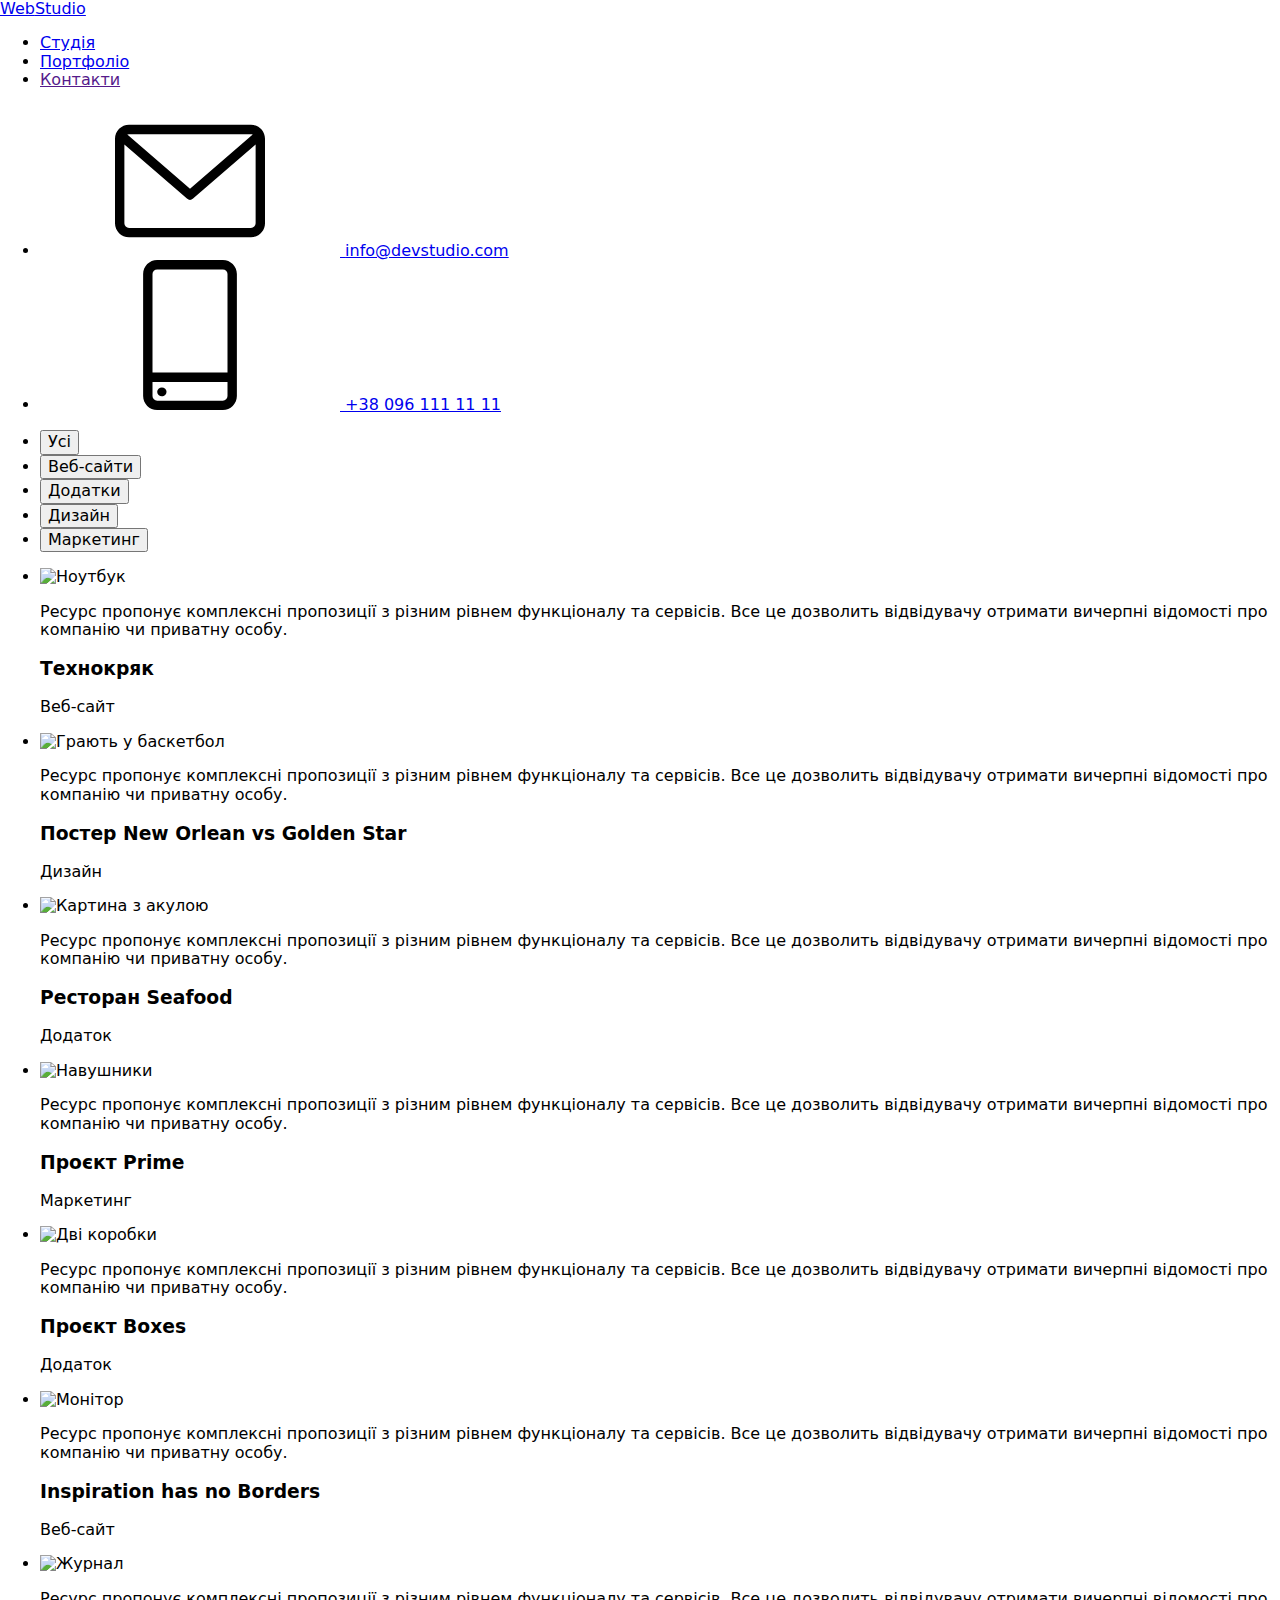
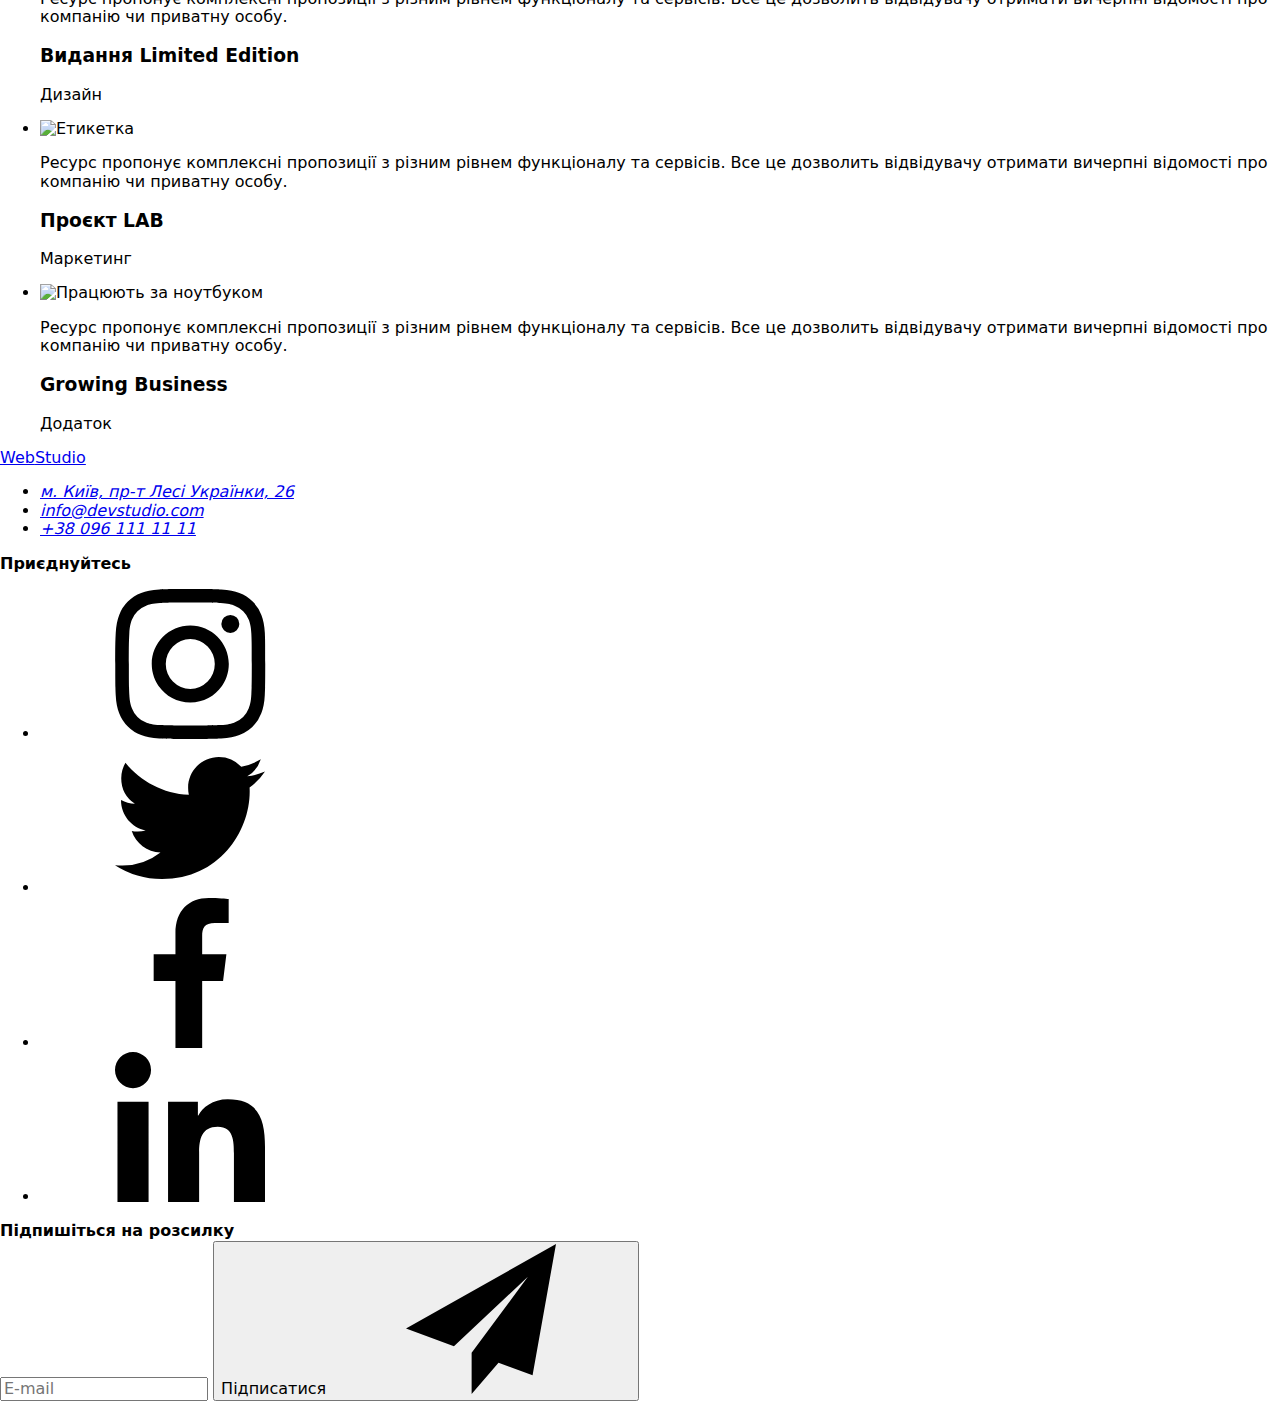
==== portfolio.html @ 2aeb0547 "add sass" ====
<!DOCTYPE html>
<html lang="uk">
  <head>
    <meta charset="UTF-8" />
    <meta http-equiv="X-UA-Compatible" content="IE=edge" />
    <meta name="viewport" content="width=device-width, initial-scale=1.0" />
    <title>Портфоліо</title>
    <link
      href="https://fonts.googleapis.com/css2?family=Raleway:wght@700&family=Roboto:wght@400;500;700;900&display=swap"
      rel="stylesheet"
    />
    <link
      rel="stylesheet"
      href="https://cdnjs.cloudflare.com/ajax/libs/modern-normalize/1.1.0/modern-normalize.css"
      integrity="sha512-Y0MM+V6ymRKN2zStTqzQ227DWhhp4Mzdo6gnlRnuaNCbc+YN/ZH0sBCLTM4M0oSy9c9VKiCvd4Jk44aCLrNS5Q=="
      crossorigin="anonymous"
      referrerpolicy="no-referrer"
    />
    <link rel="stylesheet" href="css/main.min.css" />
  </head>
  <body>
    <!-- HEADER SITE -->
    <header class="header">
      <div class="container">
        <nav class="navbar">
          <a href="./index.html" class="logo-nav"
            >Web<span class="second-logo">Studio</span></a
          >
          <ul class="list site-nav">
            <li class="item">
              <a href="./index.html" class="link">Студія</a>
            </li>
            <li class="item">
              <a href="./portfolio.html" class="link now">Портфоліо</a>
            </li>
            <li class="item"><a href="" class="link">Контакти</a></li>
          </ul>
        </nav>

        <ul class="list auth-nav">
          <li class="item">
            <a href="mailto:info@devstudio.com" class="link">
              <svg class="icon">
                <use href="./images/sprite.svg#icon-mail"></use>
              </svg>
              <span>info@devstudio.com</span></a
            >
          </li>
          <li class="item">
            <a href="tel:+380961111111" class="link">
              <svg class="icon">
                <use href="./images/sprite.svg#icon-smartphone"></use>
              </svg>
              +38 096 111 11 11</a
            >
          </li>
        </ul>
      </div>
    </header>

    <!-- MAIN PORTFOLIO -->
    <main>
      <section class="section">
        <div class="container">
          <ul class="list filter">
            <li class="item">
              <button type="button" class="button-filter">Усі</button>
            </li>
            <li class="item">
              <button type="button" class="button-filter">Веб-сайти</button>
            </li>
            <li class="item">
              <button type="button" class="button-filter">Додатки</button>
            </li>
            <li class="item">
              <button type="button" class="button-filter">Дизайн</button>
            </li>
            <li class="item">
              <button type="button" class="button-filter">Маркетинг</button>
            </li>
          </ul>

          <ul class="list project">
            <li class="items">
              <div class="thumb-project">
                <img src="./images/project1.jpg" alt="Ноутбук" width="370" />
                <p class="thumb-text">
                  Ресурс пропонує комплексні пропозиції з різним рівнем
                  функціоналу та сервісів. Все це дозволить відвідувачу отримати
                  вичерпні відомості про компанію чи приватну особу.
                </p>
              </div>
              <div class="meta">
                <h3 class="title">Технокряк</h3>
                <p class="text">Веб-сайт</p>
              </div>
            </li>

            <li class="items">
              <div class="thumb-project">
                <img
                  src="./images/project2.jpg"
                  alt="Грають у баскетбол"
                  width="370"
                />
                <p class="thumb-text">
                  Ресурс пропонує комплексні пропозиції з різним рівнем
                  функціоналу та сервісів. Все це дозволить відвідувачу отримати
                  вичерпні відомості про компанію чи приватну особу.
                </p>
              </div>
              <div class="meta">
                <h3 class="title">Постер New Orlean vs Golden Star</h3>
                <p class="text">Дизайн</p>
              </div>
            </li>

            <li class="items">
              <div class="thumb-project">
                <img
                  src="./images/project3.jpg"
                  alt="Картина з акулою"
                  width="370"
                />
                <p class="thumb-text">
                  Ресурс пропонує комплексні пропозиції з різним рівнем
                  функціоналу та сервісів. Все це дозволить відвідувачу отримати
                  вичерпні відомості про компанію чи приватну особу.
                </p>
              </div>
              <div class="meta">
                <h3 class="title">Ресторан Seafood</h3>
                <p class="text">Додаток</p>
              </div>
            </li>

            <li class="items">
              <div class="thumb-project">
                <img src="./images/project4.jpg" alt="Навушники" width="370" />
                <p class="thumb-text">
                  Ресурс пропонує комплексні пропозиції з різним рівнем
                  функціоналу та сервісів. Все це дозволить відвідувачу отримати
                  вичерпні відомості про компанію чи приватну особу.
                </p>
              </div>
              <div class="meta">
                <h3 class="title">Проєкт Prime</h3>
                <p class="text">Маркетинг</p>
              </div>
            </li>

            <li class="items">
              <div class="thumb-project">
                <img
                  src="./images/project5.jpg"
                  alt="Дві коробки"
                  width="370"
                />
                <p class="thumb-text">
                  Ресурс пропонує комплексні пропозиції з різним рівнем
                  функціоналу та сервісів. Все це дозволить відвідувачу отримати
                  вичерпні відомості про компанію чи приватну особу.
                </p>
              </div>
              <div class="meta">
                <h3 class="title">Проєкт Boxes</h3>
                <p class="text">Додаток</p>
              </div>
            </li>

            <li class="items">
              <div class="thumb-project">
                <img src="./images/project6.jpg" alt="Монітор" width="370" />
                <p class="thumb-text">
                  Ресурс пропонує комплексні пропозиції з різним рівнем
                  функціоналу та сервісів. Все це дозволить відвідувачу отримати
                  вичерпні відомості про компанію чи приватну особу.
                </p>
              </div>
              <div class="meta">
                <h3 class="title">Inspiration has no Borders</h3>
                <p class="text">Веб-сайт</p>
              </div>
            </li>

            <li class="items">
              <div class="thumb-project">
                <img src="./images/project7.jpg" alt="Журнал" width="370" />
                <p class="thumb-text">
                  Ресурс пропонує комплексні пропозиції з різним рівнем
                  функціоналу та сервісів. Все це дозволить відвідувачу отримати
                  вичерпні відомості про компанію чи приватну особу.
                </p>
              </div>
              <div class="meta">
                <h3 class="title">Видання Limited Edition</h3>
                <p class="text">Дизайн</p>
              </div>
            </li>

            <li class="items">
              <div class="thumb-project">
                <img src="./images/project8.jpg" alt="Етикетка" width="370" />
                <p class="thumb-text">
                  Ресурс пропонує комплексні пропозиції з різним рівнем
                  функціоналу та сервісів. Все це дозволить відвідувачу отримати
                  вичерпні відомості про компанію чи приватну особу.
                </p>
              </div>
              <div class="meta">
                <h3 class="title">Проєкт LAB</h3>
                <p class="text">Маркетинг</p>
              </div>
            </li>

            <li class="items">
              <div class="thumb-project">
                <img
                  src="./images/project9.jpg"
                  alt="Працюють за ноутбуком"
                  width="370"
                />
                <p class="thumb-text">
                  Ресурс пропонує комплексні пропозиції з різним рівнем
                  функціоналу та сервісів. Все це дозволить відвідувачу отримати
                  вичерпні відомості про компанію чи приватну особу.
                </p>
              </div>
              <div class="meta">
                <h3 class="title">Growing Business</h3>
                <p class="text">Додаток</p>
              </div>
            </li>
          </ul>
        </div>
      </section>
    </main>

    <!-- FOOTER-PORTFOLIO -->

    <footer class="footer">
      <div class="container footer-cont">
        <div class="address-wrap">
          <a href="./index.html" class="logo-nav"
            >Web<span class="logo-footer">Studio</span></a
          >
          <address>
            <ul class="list adress">
              <li class="item">
                <a
                  href="https://goo.gl/maps/jhrFwbQcvW8N4byY9"
                  class="link"
                  target="_blank"
                >
                  м. Київ, пр-т Лесі Українки, 26</a
                >
              </li>
              <li class="item">
                <a href="mailto:info@devstudio.com" class="link contact"
                  >info@devstudio.com</a
                >
              </li>
              <li class="item">
                <a href="tel:+380961111111" class="link contact"
                  >+38 096 111 11 11</a
                >
              </li>
            </ul>
          </address>
        </div>

        <div class="social-footer">
          <b class="title">Приєднуйтесь</b>

          <ul class="social-logo list">
            <li>
              <a
                href="https://www.instagram.com/"
                class="social-link"
                target="_blank"
                rel="noreferrer noopener nofollow"
              >
                <svg class="icon" aria-label="instagram">
                  <use href="./images/sprite.svg#icon-instagram"></use>
                </svg>
              </a>
            </li>

            <li>
              <a
                href="https://twitter.com/"
                class="social-link"
                target="_blank"
                rel="noreferrer noopener nofollow"
              >
                <svg class="icon" aria-label="twitter">
                  <use href="./images/sprite.svg#icon-twitter"></use>
                </svg>
              </a>
            </li>

            <li>
              <a
                href="https://facebook.com/"
                class="social-link"
                target="_blank"
                rel="noreferrer noopener nofollow"
              >
                <svg class="icon" aria-label="facebook">
                  <use href="./images/sprite.svg#icon-facebook"></use>
                </svg>
              </a>
            </li>

            <li>
              <a
                href="https://ua.linkedin.com/"
                class="social-link"
                target="_blank"
                rel="noreferrer noopener nofollow"
              >
                <svg class="icon" aria-label="linkedin">
                  <use href="./images/sprite.svg#icon-linkedin"></use>
                </svg>
              </a>
            </li>
          </ul>
        </div>

        <div class="form-sign">
          <b class="title">Підпишіться на розсилку</b>
          <form class="form-footer" autocomplete="off">
            <label>
              <input
                type="email"
                name="email"
                class="input-footer"
                placeholder="E-mail"
              />
            </label>
            <button type="submit" class="button-sign">
              Підписатися
              <svg class="icon-sign">
                <use href="./images/sprite.svg#send"></use>
              </svg>
            </button>
          </form>
        </div>
      </div>
    </footer>
  </body>
</html>
---- css/main.min.css ----
/*# sourceMappingURL=main.min.css.map */
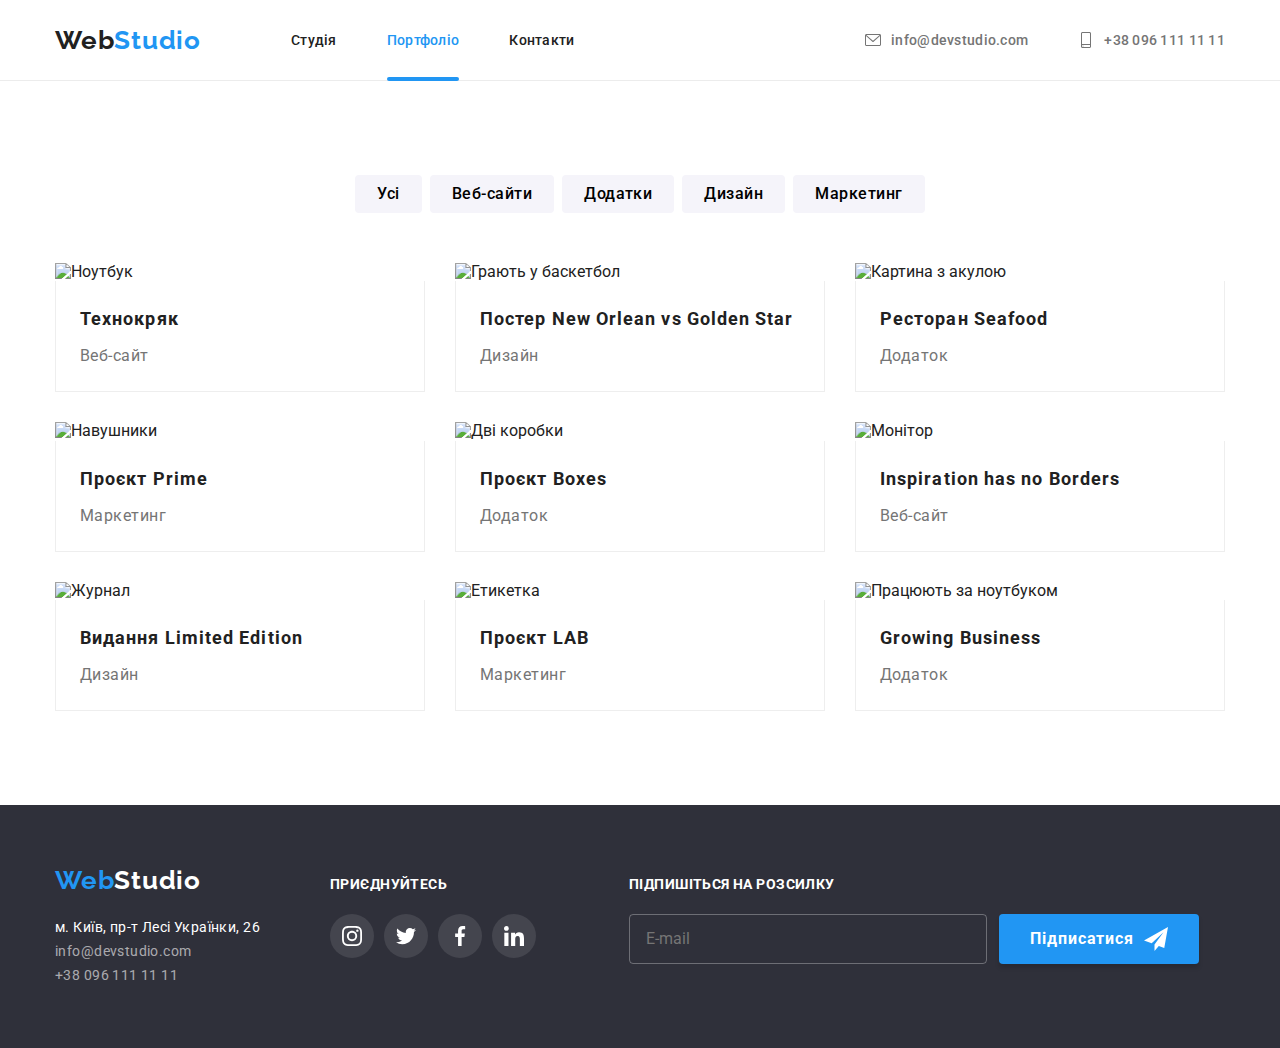
==== commit f64a3e18: "add scss" ====
--- a/portfolio.html
+++ b/portfolio.html
@@ -21,34 +21,34 @@
   <body>
     <!-- HEADER SITE -->
     <header class="header">
-      <div class="container">
+      <div class="container header-container">
         <nav class="navbar">
-          <a href="./index.html" class="logo-nav"
-            >Web<span class="second-logo">Studio</span></a
+          <a href="./index.html" class="logo"
+            >Web<span class="logo__second">Studio</span></a
           >
           <ul class="list site-nav">
-            <li class="item">
-              <a href="./index.html" class="link">Студія</a>
-            </li>
-            <li class="item">
-              <a href="./portfolio.html" class="link now">Портфоліо</a>
-            </li>
-            <li class="item"><a href="" class="link">Контакти</a></li>
+            <li class="site-nav__item">
+              <a href="./index.html" class="site-nav__link">Студія</a>
+            </li>
+            <li class="site-nav__item">
+              <a href="./portfolio.html" class="site-nav__link site-nav__link--active">Портфоліо</a>
+            </li>
+            <li class="site-nav__item"><a href="" class="site-nav__link">Контакти</a></li>
           </ul>
         </nav>
 
         <ul class="list auth-nav">
-          <li class="item">
-            <a href="mailto:info@devstudio.com" class="link">
-              <svg class="icon">
+          <li class="auth-nav__item">
+            <a href="mailto:info@devstudio.com" class="auth-nav__link">
+              <svg class="auth-nav__icon" width="16" height="16">
                 <use href="./images/sprite.svg#icon-mail"></use>
               </svg>
               <span>info@devstudio.com</span></a
             >
           </li>
-          <li class="item">
-            <a href="tel:+380961111111" class="link">
-              <svg class="icon">
+          <li class="auth-nav__item">
+            <a href="tel:+380961111111" class="auth-nav__link">
+              <svg class="auth-nav__icon" width="16" height="16">
                 <use href="./images/sprite.svg#icon-smartphone"></use>
               </svg>
               +38 096 111 11 11</a
@@ -58,177 +58,207 @@
       </div>
     </header>
 
+
     <!-- MAIN PORTFOLIO -->
     <main>
       <section class="section">
         <div class="container">
           <ul class="list filter">
-            <li class="item">
-              <button type="button" class="button-filter">Усі</button>
-            </li>
-            <li class="item">
-              <button type="button" class="button-filter">Веб-сайти</button>
-            </li>
-            <li class="item">
-              <button type="button" class="button-filter">Додатки</button>
-            </li>
-            <li class="item">
-              <button type="button" class="button-filter">Дизайн</button>
-            </li>
-            <li class="item">
-              <button type="button" class="button-filter">Маркетинг</button>
+            <li class="filter__item">
+              <button type="button" class="filter__button">Усі</button>
+            </li>
+            <li class="filter__item">
+              <button type="button" class="filter__button">Веб-сайти</button>
+            </li>
+            <li class="filter__item">
+              <button type="button" class="filter__button">Додатки</button>
+            </li>
+            <li class="filter__item">
+              <button type="button" class="filter__button">Дизайн</button>
+            </li>
+            <li class="filter__item">
+              <button type="button" class="filter__button">Маркетинг</button>
             </li>
           </ul>
 
-          <ul class="list project">
-            <li class="items">
-              <div class="thumb-project">
-                <img src="./images/project1.jpg" alt="Ноутбук" width="370" />
-                <p class="thumb-text">
-                  Ресурс пропонує комплексні пропозиції з різним рівнем
-                  функціоналу та сервісів. Все це дозволить відвідувачу отримати
-                  вичерпні відомості про компанію чи приватну особу.
-                </p>
-              </div>
-              <div class="meta">
-                <h3 class="title">Технокряк</h3>
-                <p class="text">Веб-сайт</p>
-              </div>
-            </li>
-
-            <li class="items">
-              <div class="thumb-project">
+          <ul class="list projects">
+            <li class="projects__item">
+              <div class="projects-thumb">
+                <img
+                  src="./images/project1.jpg"
+                  alt="Ноутбук"
+                  width="370"
+                  class="project-thumb__photo"
+                />
+                <p class="projects-thumb__text">
+                  Ресурс пропонує комплексні пропозиції з різним рівнем
+                  функціоналу та сервісів. Все це дозволить відвідувачу отримати
+                  вичерпні відомості про компанію чи приватну особу.
+                </p>
+              </div>
+              <div class="projects-meta">
+                <h3 class="projects-meta__name">Технокряк</h3>
+                <p class="projects-meta__label">Веб-сайт</p>
+              </div>
+            </li>
+
+            <li class="projects__item">
+              <div class="projects-thumb">
                 <img
                   src="./images/project2.jpg"
                   alt="Грають у баскетбол"
                   width="370"
-                />
-                <p class="thumb-text">
-                  Ресурс пропонує комплексні пропозиції з різним рівнем
-                  функціоналу та сервісів. Все це дозволить відвідувачу отримати
-                  вичерпні відомості про компанію чи приватну особу.
-                </p>
-              </div>
-              <div class="meta">
-                <h3 class="title">Постер New Orlean vs Golden Star</h3>
-                <p class="text">Дизайн</p>
-              </div>
-            </li>
-
-            <li class="items">
-              <div class="thumb-project">
+                  class="projects-thumb__photo"
+                />
+                <p class="projects-thumb__text">
+                  Ресурс пропонує комплексні пропозиції з різним рівнем
+                  функціоналу та сервісів. Все це дозволить відвідувачу отримати
+                  вичерпні відомості про компанію чи приватну особу.
+                </p>
+              </div>
+              <div class="projects-meta">
+                <h3 class="projects-meta__name">Постер New Orlean vs Golden Star</h3>
+                <p class="projects-meta__label">Дизайн</p>
+              </div>
+            </li>
+
+            <li class="projects__item">
+              <div class="projects-thumb">
                 <img
                   src="./images/project3.jpg"
                   alt="Картина з акулою"
                   width="370"
-                />
-                <p class="thumb-text">
-                  Ресурс пропонує комплексні пропозиції з різним рівнем
-                  функціоналу та сервісів. Все це дозволить відвідувачу отримати
-                  вичерпні відомості про компанію чи приватну особу.
-                </p>
-              </div>
-              <div class="meta">
-                <h3 class="title">Ресторан Seafood</h3>
-                <p class="text">Додаток</p>
-              </div>
-            </li>
-
-            <li class="items">
-              <div class="thumb-project">
-                <img src="./images/project4.jpg" alt="Навушники" width="370" />
-                <p class="thumb-text">
-                  Ресурс пропонує комплексні пропозиції з різним рівнем
-                  функціоналу та сервісів. Все це дозволить відвідувачу отримати
-                  вичерпні відомості про компанію чи приватну особу.
-                </p>
-              </div>
-              <div class="meta">
-                <h3 class="title">Проєкт Prime</h3>
-                <p class="text">Маркетинг</p>
-              </div>
-            </li>
-
-            <li class="items">
-              <div class="thumb-project">
+                  class="projects-thumb__photo"
+                />
+                <p class="projects-thumb__text">
+                  Ресурс пропонує комплексні пропозиції з різним рівнем
+                  функціоналу та сервісів. Все це дозволить відвідувачу отримати
+                  вичерпні відомості про компанію чи приватну особу.
+                </p>
+              </div>
+              <div class="projects-meta">
+                <h3 class="projects-meta__name">Ресторан Seafood</h3>
+                <p class="projects-meta__label">Додаток</p>
+              </div>
+            </li>
+
+            <li class="projects__item">
+              <div class="projects-thumb">
+                <img
+                  src="./images/project4.jpg"
+                  alt="Навушники"
+                  width="370"
+                  class="projects-thumb__photo"
+                />
+                <p class="projects-thumb__text">
+                  Ресурс пропонує комплексні пропозиції з різним рівнем
+                  функціоналу та сервісів. Все це дозволить відвідувачу отримати
+                  вичерпні відомості про компанію чи приватну особу.
+                </p>
+              </div>
+              <div class="projects-meta">
+                <h3 class="projects-meta__name">Проєкт Prime</h3>
+                <p class="projects-meta__label">Маркетинг</p>
+              </div>
+            </li>
+
+            <li class="projects__item">
+              <div class="projects-thumb">
                 <img
                   src="./images/project5.jpg"
                   alt="Дві коробки"
                   width="370"
-                />
-                <p class="thumb-text">
-                  Ресурс пропонує комплексні пропозиції з різним рівнем
-                  функціоналу та сервісів. Все це дозволить відвідувачу отримати
-                  вичерпні відомості про компанію чи приватну особу.
-                </p>
-              </div>
-              <div class="meta">
-                <h3 class="title">Проєкт Boxes</h3>
-                <p class="text">Додаток</p>
-              </div>
-            </li>
-
-            <li class="items">
-              <div class="thumb-project">
-                <img src="./images/project6.jpg" alt="Монітор" width="370" />
-                <p class="thumb-text">
-                  Ресурс пропонує комплексні пропозиції з різним рівнем
-                  функціоналу та сервісів. Все це дозволить відвідувачу отримати
-                  вичерпні відомості про компанію чи приватну особу.
-                </p>
-              </div>
-              <div class="meta">
-                <h3 class="title">Inspiration has no Borders</h3>
-                <p class="text">Веб-сайт</p>
-              </div>
-            </li>
-
-            <li class="items">
-              <div class="thumb-project">
-                <img src="./images/project7.jpg" alt="Журнал" width="370" />
-                <p class="thumb-text">
-                  Ресурс пропонує комплексні пропозиції з різним рівнем
-                  функціоналу та сервісів. Все це дозволить відвідувачу отримати
-                  вичерпні відомості про компанію чи приватну особу.
-                </p>
-              </div>
-              <div class="meta">
-                <h3 class="title">Видання Limited Edition</h3>
-                <p class="text">Дизайн</p>
-              </div>
-            </li>
-
-            <li class="items">
-              <div class="thumb-project">
-                <img src="./images/project8.jpg" alt="Етикетка" width="370" />
-                <p class="thumb-text">
-                  Ресурс пропонує комплексні пропозиції з різним рівнем
-                  функціоналу та сервісів. Все це дозволить відвідувачу отримати
-                  вичерпні відомості про компанію чи приватну особу.
-                </p>
-              </div>
-              <div class="meta">
-                <h3 class="title">Проєкт LAB</h3>
-                <p class="text">Маркетинг</p>
-              </div>
-            </li>
-
-            <li class="items">
-              <div class="thumb-project">
+                  class="projects-thumb__photo"
+                />
+                <p class="projects-thumb__text">
+                  Ресурс пропонує комплексні пропозиції з різним рівнем
+                  функціоналу та сервісів. Все це дозволить відвідувачу отримати
+                  вичерпні відомості про компанію чи приватну особу.
+                </p>
+              </div>
+              <div class="projects-meta">
+                <h3 class="projects-meta__name">Проєкт Boxes</h3>
+                <p class="projects-meta__label">Додаток</p>
+              </div>
+            </li>
+
+            <li class="projects__item">
+              <div class="projects-thumb">
+                <img
+                  src="./images/project6.jpg"
+                  alt="Монітор"
+                  width="370"
+                  class="projects-thumb__photo"
+                />
+                <p class="projects-thumb__text">
+                  Ресурс пропонує комплексні пропозиції з різним рівнем
+                  функціоналу та сервісів. Все це дозволить відвідувачу отримати
+                  вичерпні відомості про компанію чи приватну особу.
+                </p>
+              </div>
+              <div class="projects-meta">
+                <h3 class="projects-meta__name">Inspiration has no Borders</h3>
+                <p class="projects-meta__label">Веб-сайт</p>
+              </div>
+            </li>
+
+            <li class="projects__item">
+              <div class="projects-thumb">
+                <img
+                  src="./images/project7.jpg"
+                  alt="Журнал"
+                  width="370"
+                  class="projects-thumb__photo"
+                />
+                <p class="projects-thumb__text">
+                  Ресурс пропонує комплексні пропозиції з різним рівнем
+                  функціоналу та сервісів. Все це дозволить відвідувачу отримати
+                  вичерпні відомості про компанію чи приватну особу.
+                </p>
+              </div>
+              <div class="projects-meta">
+                <h3 class="projects-meta__name">Видання Limited Edition</h3>
+                <p class="projects-meta__label">Дизайн</p>
+              </div>
+            </li>
+
+            <li class="projects__item">
+              <div class="projects-thumb">
+                <img
+                  src="./images/project8.jpg"
+                  alt="Етикетка"
+                  width="370"
+                  class="projects-thumb__photo"
+                />
+                <p class="projects-thumb__text">
+                  Ресурс пропонує комплексні пропозиції з різним рівнем
+                  функціоналу та сервісів. Все це дозволить відвідувачу отримати
+                  вичерпні відомості про компанію чи приватну особу.
+                </p>
+              </div>
+              <div class="projects-meta">
+                <h3 class="projects-meta__name">Проєкт LAB</h3>
+                <p class="projects-meta__label">Маркетинг</p>
+              </div>
+            </li>
+
+            <li class="projects__item">
+              <div class="projects-thumb">
                 <img
                   src="./images/project9.jpg"
                   alt="Працюють за ноутбуком"
                   width="370"
-                />
-                <p class="thumb-text">
-                  Ресурс пропонує комплексні пропозиції з різним рівнем
-                  функціоналу та сервісів. Все це дозволить відвідувачу отримати
-                  вичерпні відомості про компанію чи приватну особу.
-                </p>
-              </div>
-              <div class="meta">
-                <h3 class="title">Growing Business</h3>
-                <p class="text">Додаток</p>
+                  class="projects-thumb__photo"
+                />
+                <p class="projects-thumb__text">
+                  Ресурс пропонує комплексні пропозиції з різним рівнем
+                  функціоналу та сервісів. Все це дозволить відвідувачу отримати
+                  вичерпні відомості про компанію чи приватну особу.
+                </p>
+              </div>
+              <div class="projects-meta">
+                <h3 class="projects-meta__name">Growing Business</h3>
+                <p class="projects-meta__label">Додаток</p>
               </div>
             </li>
           </ul>
@@ -237,31 +267,30 @@
     </main>
 
     <!-- FOOTER-PORTFOLIO -->
-
     <footer class="footer">
-      <div class="container footer-cont">
+      <div class="container footer-container">
         <div class="address-wrap">
-          <a href="./index.html" class="logo-nav"
-            >Web<span class="logo-footer">Studio</span></a
+          <a href="./index.html" class="logo-footer"
+            >Web<span class="logo-footer__second">Studio</span></a
           >
           <address>
             <ul class="list adress">
-              <li class="item">
+              <li class="address__item">
                 <a
-                  href="https://goo.gl/maps/jhrFwbQcvW8N4byY9"
-                  class="link"
+                  href="https://goo.gl/maps/jhrFwbQcvW8  N4byY9"
+                  class="address__link"
                   target="_blank"
                 >
                   м. Київ, пр-т Лесі Українки, 26</a
                 >
               </li>
-              <li class="item">
-                <a href="mailto:info@devstudio.com" class="link contact"
+              <li class="address__item">
+                <a href="mailto:info@devstudio.com" class="address__link address__link--contact"
                   >info@devstudio.com</a
                 >
               </li>
-              <li class="item">
-                <a href="tel:+380961111111" class="link contact"
+              <li class="address__item">
+                <a href="tel:+380961111111" class="address__link address__link--contact"
                   >+38 096 111 11 11</a
                 >
               </li>
@@ -269,57 +298,57 @@
           </address>
         </div>
 
-        <div class="social-footer">
-          <b class="title">Приєднуйтесь</b>
-
-          <ul class="social-logo list">
-            <li>
+        <div class="social-wrap">
+          <b class="social-wrap-title">Приєднуйтесь</b>
+
+          <ul class="social-footer list">
+            <li class="social-footer__item">
               <a
                 href="https://www.instagram.com/"
-                class="social-link"
+                class="social-footer__link"
                 target="_blank"
                 rel="noreferrer noopener nofollow"
               >
-                <svg class="icon" aria-label="instagram">
+                <svg class="social-footer__icon" aria-label="instagram">
                   <use href="./images/sprite.svg#icon-instagram"></use>
                 </svg>
               </a>
             </li>
 
-            <li>
+            <li class="social-footer__item">
               <a
                 href="https://twitter.com/"
-                class="social-link"
+                class="social-footer__link"
                 target="_blank"
                 rel="noreferrer noopener nofollow"
               >
-                <svg class="icon" aria-label="twitter">
+                <svg class="social-footer__icon" aria-label="twitter">
                   <use href="./images/sprite.svg#icon-twitter"></use>
                 </svg>
               </a>
             </li>
 
-            <li>
+            <li class="social-footer__item">
               <a
                 href="https://facebook.com/"
-                class="social-link"
+                class="social-footer__link"
                 target="_blank"
                 rel="noreferrer noopener nofollow"
               >
-                <svg class="icon" aria-label="facebook">
+                <svg class="social-footer__icon" aria-label="facebook">
                   <use href="./images/sprite.svg#icon-facebook"></use>
                 </svg>
               </a>
             </li>
 
-            <li>
+            <li  class="social-footer__item">
               <a
                 href="https://ua.linkedin.com/"
-                class="social-link"
+                class="social-footer__link"
                 target="_blank"
                 rel="noreferrer noopener nofollow"
               >
-                <svg class="icon" aria-label="linkedin">
+                <svg class="social-footer__icon" aria-label="linkedin">
                   <use href="./images/sprite.svg#icon-linkedin"></use>
                 </svg>
               </a>
@@ -328,19 +357,19 @@
         </div>
 
         <div class="form-sign">
-          <b class="title">Підпишіться на розсилку</b>
+          <b class="form-sing-title">Підпишіться на розсилку</b>
           <form class="form-footer" autocomplete="off">
             <label>
               <input
                 type="email"
                 name="email"
-                class="input-footer"
+                class="form-footer__input"
                 placeholder="E-mail"
               />
             </label>
             <button type="submit" class="button-sign">
               Підписатися
-              <svg class="icon-sign">
+              <svg class="button-sign__icon">
                 <use href="./images/sprite.svg#send"></use>
               </svg>
             </button>
--- a/css/main.min.css
+++ b/css/main.min.css
@@ -1 +1 @@
-/*# sourceMappingURL=main.min.css.map */+.auth-nav__link,.site-nav__link{display:block;padding:32px 0;font-weight:500;font-size:14px;line-height:1.15;letter-spacing:.02em}.clients-title,.team-title,.work-title{margin-bottom:50px;font-size:36px;line-height:1.17;text-align:center;letter-spacing:.03em}.team-wrap__job,.team-wrap__name{font-size:16px;line-height:1.18;text-align:center;letter-spacing:.03em}.form-sing-title,.social-wrap-title{font-weight:700;font-size:14px;line-height:1.15;letter-spacing:.03em;text-transform:uppercase;color:#fff}.button-sign,.hero__button{height:50px;font-weight:700;font-size:16px;line-height:1.86;text-align:center;letter-spacing:.06em;color:#fff;background:#2196f3;box-shadow:0px 4px 4px rgba(0,0,0,.15);border-radius:4px;border:none;cursor:pointer}body{font-family:"Roboto",sans-serif;color:#212121}.section{padding:94px 0}h1,h2,h3,h4,h5,h6,p{margin:0}img{display:block}.list{margin:0;padding:0;list-style:none}.container{max-width:1200px;padding:0 15px;margin:0 auto}.logo{display:block;text-decoration:none;font-family:"raleway",sans-serif;font-weight:700;font-size:26px;line-height:1.19;letter-spacing:.03em;color:#212121}.logo__second{color:#2196f3}.logo-footer{display:block;text-decoration:none;font-family:"raleway",sans-serif;font-weight:700;font-size:26px;line-height:1.19;letter-spacing:.03em;color:#2196f3;margin-bottom:20px}.logo-footer__second{color:#fff}.header{border-bottom:1px solid #ececec}.header-container{display:flex}.navbar{display:flex;align-items:center;gap:90px;margin-right:auto}.site-nav{display:flex;gap:50px}.site-nav__link{position:relative;text-decoration:none;color:inherit;transition:color 250ms cubic-bezier(0.4, 0, 0.2, 1)}.site-nav__link:hover,.site-nav__link:focus{color:#2196f3}.site-nav__link--active{color:#2196f3}.site-nav__link--active::after{content:" ";position:absolute;bottom:-1px;left:0;width:100%;height:4px;border-radius:4px;background-color:#2196f3}.auth-nav{display:flex;align-items:center;gap:50px}.auth-nav__link{display:flex;align-items:center;gap:10px;text-decoration:none;color:#757575;fill:currentColor;transition:color 250ms cubic-bezier(0.4, 0, 0.2, 1)}.auth-nav__link:hover,.auth-nav__link:focus{color:#2196f3}.hero{max-width:1600px;margin:0 auto;background-color:#2f303a;padding:200px 0}.hero__title{max-width:696px;margin:0 auto;font-weight:900;font-size:44px;line-height:1.36;text-align:center;letter-spacing:.06em;text-transform:uppercase;color:#fff}.hero__button{margin:30px auto 0;min-width:216px;display:block}.features-section{padding-top:94px}.features{display:flex;gap:30px}.features__title{margin-top:30px;margin-bottom:10px;font-size:14px;line-height:1.15;letter-spacing:.03em;text-transform:uppercase}.features__text{font-size:14px;line-height:1.71;letter-spacing:.03em;color:#757575}.features-wrap{display:flex;justify-content:center;align-items:center;width:270px;height:120px;background:#f5f4fa;border-radius:4px}.features-wrap__icon{width:70px;height:70px}.work{display:flex;gap:30px}.work__item{position:relative}.work__meta{position:absolute;height:70px;width:100%;bottom:0;display:flex;justify-content:center;align-items:center;font-weight:700;font-size:14px;line-height:1.15;letter-spacing:.03em;text-transform:uppercase;color:#fff;background:rgba(47,48,58,.8)}.work-section{max-width:1600px;margin:0 auto;background-color:#f5f4fa}.team{display:flex;gap:30px}.team-wrap{padding:30px 0;background:#fff;box-shadow:0px 1px 3px rgba(0,0,0,.12),0px 1px 1px rgba(0,0,0,.14),0px 2px 1px rgba(0,0,0,.2);border-radius:0px 0px 4px 4px}.team-wrap__name{font-weight:500}.team-wrap__job{margin-top:10px;margin-bottom:16px;color:#757575}.social{display:flex;gap:10px;justify-content:center}.social__item{width:44px;height:44px}.social__link{display:flex;justify-content:center;align-items:center;width:100%;height:100%;border-radius:50%;background-color:rgba(0,0,0,0);color:#afb1b8}.social__link:hover,.social__link:focus{background-color:#2196f3}.social__icon{width:20px;height:20px;fill:currentColor}.social__link{transition:background-color 250ms cubic-bezier(0.4, 0, 0.2, 1),color 250ms cubic-bezier(0.4, 0, 0.2, 1)}.social__link:hover,.social__link:focus{color:#fff}.brand{display:flex;gap:30px}.brand__item{width:170px;height:92px}.brand__icon{width:106px;height:60px;fill:currentColor}.brand__link{display:flex;justify-content:center;align-items:center;width:100%;height:100%;color:#afb1b8;border:1px solid #afb1b8;border-radius:4px;transition:color 250ms cubic-bezier(0.4, 0, 0.2, 1),border-color 250ms cubic-bezier(0.4, 0, 0.2, 1)}.brand__link:hover,.brand__link:focus{border-color:#2196f3;color:#2196f3}.footer{max-width:1600px;margin:0 auto;padding:60px 0;background-color:#2f303a}.footer-container{display:flex;align-items:baseline}.address__link{text-decoration:none;font-style:normal;font-weight:400;font-size:14px;line-height:1.71;letter-spacing:.03em;color:#fff}.address__link--contact{color:rgba(255,255,255,.6);transition:color 250ms cubic-bezier(0.4, 0, 0.2, 1)}.address__link--contact:hover,.address__link--contact:focus{color:#2196f3}.social-wrap{margin-right:93px;margin-left:70px}.social-footer{display:flex;gap:10px;margin-top:20px}.social-footer__item{width:44px;height:44px}.social-footer__link{display:flex;justify-content:center;align-items:center;width:100%;height:100%;border-radius:50%;background-color:rgba(255,255,255,.1);color:#fff}.social-footer__link:hover,.social-footer__link:focus{background-color:#2196f3}.social-footer__icon{width:20px;height:20px;fill:currentColor}.social-footer__link{transition:background-color 250ms cubic-bezier(0.4, 0, 0.2, 1)}.form-footer{display:flex;gap:12px;margin-top:20px}.form-footer__input{width:358px;height:50px;padding:15px 0 15px 16px;border:1px solid rgba(255,255,255,.3);border-radius:4px;outline:none;background-color:rgba(0,0,0,0);color:#fff}.button-sign{min-width:200px;display:flex;align-items:center;justify-content:center;gap:10px}.button-sign__icon{width:24px;height:24px;fill:currentColor}.filter{display:flex;justify-content:center;gap:8px;margin-bottom:50px}.filter__button{padding:6px 22px;font-weight:500;font-size:16px;line-height:1.62;text-align:center;letter-spacing:.03em;background-color:#f5f4fa;border-radius:4px;border:none;transition:background-color 250ms cubic-bezier(0.4, 0, 0.2, 1),color 250ms cubic-bezier(0.4, 0, 0.2, 1)}.filter__button:hover,.filter__button:focus{color:#fff;background-color:#2196f3}.projects{display:flex;flex-wrap:wrap;gap:30px;margin-top:50px}.projects__item:hover{box-shadow:0px 1px 1px rgba(0,0,0,.12),0px 4px 4px rgba(0,0,0,.06),1px 4px 6px rgba(0,0,0,.16)}.projects-thumb{position:relative;overflow:hidden}.projects-thumb__text{position:absolute;top:0;left:0;width:100%;height:100%;background-color:rgba(33,150,243,.9);padding:63px 24px;font-size:18px;line-height:1.56;color:#fff;transform:translateY(100%);transition:transform 250ms cubic-bezier(0.4, 0, 0.2, 1)}.projects__item:hover .projects-thumb__text{transform:translateY(0)}.projects-meta{padding:20px 24px;background:#fff;border:1px solid #eee;border-top:none}.projects-meta__name{margin-bottom:4px;font-size:18px;line-height:2;letter-spacing:.06em}.projects-meta__label{font-size:16px;line-height:1.88;letter-spacing:.03em;color:#757575}.backdrop{position:fixed;top:0;left:0;width:100%;height:100%;background-color:rgba(0,0,0,.2);transition:opacity 250ms cubic-bezier(0.4, 0, 0.2, 1),visibility 250ms cubic-bezier(0.4, 0, 0.2, 1);z-index:1}.backdrop.is-hidden{opacity:0;pointer-events:none;visibility:hidden}.modal{position:absolute;top:50%;left:50%;transform:translate(-50%, -50%);width:528px;padding:40px;background:#fff;box-shadow:0px 1px 3px rgba(0,0,0,.12),0px 1px 1px rgba(0,0,0,.14),0px 2px 1px rgba(0,0,0,.2);border-radius:4px}.modal__button{position:absolute;top:8px;right:8px;display:flex;justify-content:center;align-items:center;width:30px;height:30px;border:1px solid rgba(0,0,0,.1);border-radius:50%;background-color:rgba(0,0,0,0);cursor:pointer;color:#000}.modal__icon{fill:currentColor}.modal__button:hover .modal__icon,.modal__button:focus .modal__icon{color:#2196f3}.form{display:flex;flex-direction:column}.strong-title{margin:0;margin-bottom:12px;font-weight:700;font-size:20px;line-height:1.15;text-align:center}.field-form{position:relative}.form-label{display:flex;align-content:flex-start;margin-bottom:4px;font-size:12px;line-height:1.16;letter-spacing:.01em;color:var(--second-color-text)}.field-form .comment{display:block;width:100%;height:120px;padding:12px 16px;resize:none;outline:none;cursor:pointer;border:1px solid rgba(33,33,33,.2);border-radius:4px;transition:border 250ms cubic-bezier(0.4, 0, 0.2, 1)}.field-form .comment::-moz-placeholder{font-size:12px;line-height:1.16;letter-spacing:.01em;color:rgba(117,117,117,.5)}.field-form .comment:-ms-input-placeholder{font-size:12px;line-height:1.16;letter-spacing:.01em;color:rgba(117,117,117,.5)}.field-form .comment::placeholder{font-size:12px;line-height:1.16;letter-spacing:.01em;color:rgba(117,117,117,.5)}.form-input{height:40px;width:100%;padding-left:42px;outline:none;border:1px solid rgba(33,33,33,.2);border-radius:4px;color:#212121;cursor:pointer;transition:border 250ms cubic-bezier(0.4, 0, 0.2, 1)}.form-input:focus,.comment:focus{border:1px solid var(--alternative-color);color:var(--alternative-color)}.form-input:focus+.form-icon{color:var(--alternative-color)}.form-icon{position:absolute;bottom:11px;left:12px;width:18px;height:18px;fill:currentColor;cursor:pointer;transition:color 250ms cubic-bezier(0.4, 0, 0.2, 1)}.field-form+.field-form{margin-top:10px}.field-ugoda{position:relative;display:flex;align-items:center;margin-left:auto;margin-right:auto;margin-top:20px}.checkbox{-webkit-appearance:none;-moz-appearance:none;appearance:none;width:15px;height:15px;margin-right:7px}.form-ugoda{font-size:14px;line-height:1.71;color:var(--second-color-text);margin:0}.form-ugoda a{color:var(--alternative-color)}.form-icon-ugoda{position:absolute;top:50%;left:0;transform:translateY(-50%);width:16px;height:15px;opacity:0}.checkbox::after{content:" ";position:absolute;top:50%;left:0;transform:translateY(-50%);width:16px;height:15px;border:2px solid #212121;opacity:0}.checkbox:not(:checked):after{opacity:1}.checkbox:checked+.form-icon-ugoda{opacity:1}.button-send{width:200px;height:50px;margin-left:auto;margin-right:auto;margin-top:30px;padding:10px 52px;font-weight:700;font-size:16px;line-height:1.88;color:var(--color-hero-background);background:#188ce8;box-shadow:0px 4px 4px rgba(0,0,0,.15);border-radius:4px;border:none;cursor:pointer}/*# sourceMappingURL=main.min.css.map */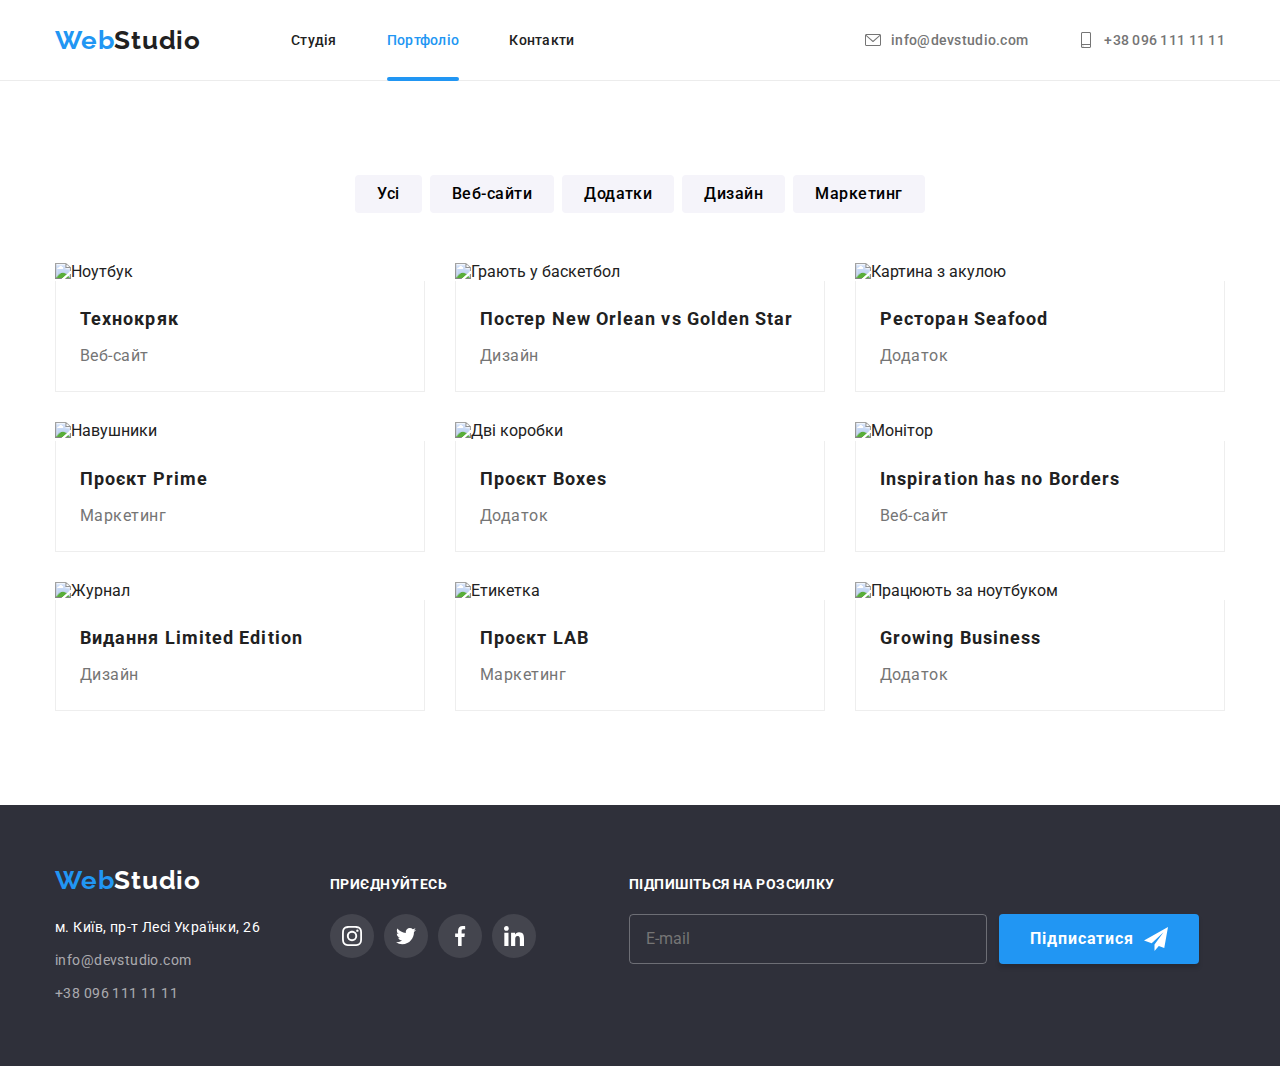
==== commit ab2ed062: "add style" ====
--- a/portfolio.html
+++ b/portfolio.html
@@ -31,9 +31,15 @@
               <a href="./index.html" class="site-nav__link">Студія</a>
             </li>
             <li class="site-nav__item">
-              <a href="./portfolio.html" class="site-nav__link site-nav__link--active">Портфоліо</a>
-            </li>
-            <li class="site-nav__item"><a href="" class="site-nav__link">Контакти</a></li>
+              <a
+                href="./portfolio.html"
+                class="site-nav__link site-nav__link--active"
+                >Портфоліо</a
+              >
+            </li>
+            <li class="site-nav__item">
+              <a href="" class="site-nav__link">Контакти</a>
+            </li>
           </ul>
         </nav>
 
@@ -58,7 +64,6 @@
       </div>
     </header>
 
-
     <!-- MAIN PORTFOLIO -->
     <main>
       <section class="section">
@@ -117,7 +122,9 @@
                 </p>
               </div>
               <div class="projects-meta">
-                <h3 class="projects-meta__name">Постер New Orlean vs Golden Star</h3>
+                <h3 class="projects-meta__name">
+                  Постер New Orlean vs Golden Star
+                </h3>
                 <p class="projects-meta__label">Дизайн</p>
               </div>
             </li>
@@ -277,7 +284,7 @@
             <ul class="list adress">
               <li class="address__item">
                 <a
-                  href="https://goo.gl/maps/jhrFwbQcvW8  N4byY9"
+                  href="https://goo.gl/maps/jhrFwbQcvW8N4byY9"
                   class="address__link"
                   target="_blank"
                 >
@@ -285,12 +292,16 @@
                 >
               </li>
               <li class="address__item">
-                <a href="mailto:info@devstudio.com" class="address__link address__link--contact"
+                <a
+                  href="mailto:info@devstudio.com"
+                  class="address__link address__link--contact"
                   >info@devstudio.com</a
                 >
               </li>
               <li class="address__item">
-                <a href="tel:+380961111111" class="address__link address__link--contact"
+                <a
+                  href="tel:+380961111111"
+                  class="address__link address__link--contact"
                   >+38 096 111 11 11</a
                 >
               </li>
@@ -341,7 +352,7 @@
               </a>
             </li>
 
-            <li  class="social-footer__item">
+            <li class="social-footer__item">
               <a
                 href="https://ua.linkedin.com/"
                 class="social-footer__link"
--- a/css/main.min.css
+++ b/css/main.min.css
@@ -1 +1 @@
-.auth-nav__link,.site-nav__link{display:block;padding:32px 0;font-weight:500;font-size:14px;line-height:1.15;letter-spacing:.02em}.clients-title,.team-title,.work-title{margin-bottom:50px;font-size:36px;line-height:1.17;text-align:center;letter-spacing:.03em}.team-wrap__job,.team-wrap__name{font-size:16px;line-height:1.18;text-align:center;letter-spacing:.03em}.form-sing-title,.social-wrap-title{font-weight:700;font-size:14px;line-height:1.15;letter-spacing:.03em;text-transform:uppercase;color:#fff}.button-sign,.hero__button{height:50px;font-weight:700;font-size:16px;line-height:1.86;text-align:center;letter-spacing:.06em;color:#fff;background:#2196f3;box-shadow:0px 4px 4px rgba(0,0,0,.15);border-radius:4px;border:none;cursor:pointer}body{font-family:"Roboto",sans-serif;color:#212121}.section{padding:94px 0}h1,h2,h3,h4,h5,h6,p{margin:0}img{display:block}.list{margin:0;padding:0;list-style:none}.container{max-width:1200px;padding:0 15px;margin:0 auto}.logo{display:block;text-decoration:none;font-family:"raleway",sans-serif;font-weight:700;font-size:26px;line-height:1.19;letter-spacing:.03em;color:#212121}.logo__second{color:#2196f3}.logo-footer{display:block;text-decoration:none;font-family:"raleway",sans-serif;font-weight:700;font-size:26px;line-height:1.19;letter-spacing:.03em;color:#2196f3;margin-bottom:20px}.logo-footer__second{color:#fff}.header{border-bottom:1px solid #ececec}.header-container{display:flex}.navbar{display:flex;align-items:center;gap:90px;margin-right:auto}.site-nav{display:flex;gap:50px}.site-nav__link{position:relative;text-decoration:none;color:inherit;transition:color 250ms cubic-bezier(0.4, 0, 0.2, 1)}.site-nav__link:hover,.site-nav__link:focus{color:#2196f3}.site-nav__link--active{color:#2196f3}.site-nav__link--active::after{content:" ";position:absolute;bottom:-1px;left:0;width:100%;height:4px;border-radius:4px;background-color:#2196f3}.auth-nav{display:flex;align-items:center;gap:50px}.auth-nav__link{display:flex;align-items:center;gap:10px;text-decoration:none;color:#757575;fill:currentColor;transition:color 250ms cubic-bezier(0.4, 0, 0.2, 1)}.auth-nav__link:hover,.auth-nav__link:focus{color:#2196f3}.hero{max-width:1600px;margin:0 auto;background-color:#2f303a;padding:200px 0}.hero__title{max-width:696px;margin:0 auto;font-weight:900;font-size:44px;line-height:1.36;text-align:center;letter-spacing:.06em;text-transform:uppercase;color:#fff}.hero__button{margin:30px auto 0;min-width:216px;display:block}.features-section{padding-top:94px}.features{display:flex;gap:30px}.features__title{margin-top:30px;margin-bottom:10px;font-size:14px;line-height:1.15;letter-spacing:.03em;text-transform:uppercase}.features__text{font-size:14px;line-height:1.71;letter-spacing:.03em;color:#757575}.features-wrap{display:flex;justify-content:center;align-items:center;width:270px;height:120px;background:#f5f4fa;border-radius:4px}.features-wrap__icon{width:70px;height:70px}.work{display:flex;gap:30px}.work__item{position:relative}.work__meta{position:absolute;height:70px;width:100%;bottom:0;display:flex;justify-content:center;align-items:center;font-weight:700;font-size:14px;line-height:1.15;letter-spacing:.03em;text-transform:uppercase;color:#fff;background:rgba(47,48,58,.8)}.work-section{max-width:1600px;margin:0 auto;background-color:#f5f4fa}.team{display:flex;gap:30px}.team-wrap{padding:30px 0;background:#fff;box-shadow:0px 1px 3px rgba(0,0,0,.12),0px 1px 1px rgba(0,0,0,.14),0px 2px 1px rgba(0,0,0,.2);border-radius:0px 0px 4px 4px}.team-wrap__name{font-weight:500}.team-wrap__job{margin-top:10px;margin-bottom:16px;color:#757575}.social{display:flex;gap:10px;justify-content:center}.social__item{width:44px;height:44px}.social__link{display:flex;justify-content:center;align-items:center;width:100%;height:100%;border-radius:50%;background-color:rgba(0,0,0,0);color:#afb1b8}.social__link:hover,.social__link:focus{background-color:#2196f3}.social__icon{width:20px;height:20px;fill:currentColor}.social__link{transition:background-color 250ms cubic-bezier(0.4, 0, 0.2, 1),color 250ms cubic-bezier(0.4, 0, 0.2, 1)}.social__link:hover,.social__link:focus{color:#fff}.brand{display:flex;gap:30px}.brand__item{width:170px;height:92px}.brand__icon{width:106px;height:60px;fill:currentColor}.brand__link{display:flex;justify-content:center;align-items:center;width:100%;height:100%;color:#afb1b8;border:1px solid #afb1b8;border-radius:4px;transition:color 250ms cubic-bezier(0.4, 0, 0.2, 1),border-color 250ms cubic-bezier(0.4, 0, 0.2, 1)}.brand__link:hover,.brand__link:focus{border-color:#2196f3;color:#2196f3}.footer{max-width:1600px;margin:0 auto;padding:60px 0;background-color:#2f303a}.footer-container{display:flex;align-items:baseline}.address__link{text-decoration:none;font-style:normal;font-weight:400;font-size:14px;line-height:1.71;letter-spacing:.03em;color:#fff}.address__link--contact{color:rgba(255,255,255,.6);transition:color 250ms cubic-bezier(0.4, 0, 0.2, 1)}.address__link--contact:hover,.address__link--contact:focus{color:#2196f3}.social-wrap{margin-right:93px;margin-left:70px}.social-footer{display:flex;gap:10px;margin-top:20px}.social-footer__item{width:44px;height:44px}.social-footer__link{display:flex;justify-content:center;align-items:center;width:100%;height:100%;border-radius:50%;background-color:rgba(255,255,255,.1);color:#fff}.social-footer__link:hover,.social-footer__link:focus{background-color:#2196f3}.social-footer__icon{width:20px;height:20px;fill:currentColor}.social-footer__link{transition:background-color 250ms cubic-bezier(0.4, 0, 0.2, 1)}.form-footer{display:flex;gap:12px;margin-top:20px}.form-footer__input{width:358px;height:50px;padding:15px 0 15px 16px;border:1px solid rgba(255,255,255,.3);border-radius:4px;outline:none;background-color:rgba(0,0,0,0);color:#fff}.button-sign{min-width:200px;display:flex;align-items:center;justify-content:center;gap:10px}.button-sign__icon{width:24px;height:24px;fill:currentColor}.filter{display:flex;justify-content:center;gap:8px;margin-bottom:50px}.filter__button{padding:6px 22px;font-weight:500;font-size:16px;line-height:1.62;text-align:center;letter-spacing:.03em;background-color:#f5f4fa;border-radius:4px;border:none;transition:background-color 250ms cubic-bezier(0.4, 0, 0.2, 1),color 250ms cubic-bezier(0.4, 0, 0.2, 1)}.filter__button:hover,.filter__button:focus{color:#fff;background-color:#2196f3}.projects{display:flex;flex-wrap:wrap;gap:30px;margin-top:50px}.projects__item:hover{box-shadow:0px 1px 1px rgba(0,0,0,.12),0px 4px 4px rgba(0,0,0,.06),1px 4px 6px rgba(0,0,0,.16)}.projects-thumb{position:relative;overflow:hidden}.projects-thumb__text{position:absolute;top:0;left:0;width:100%;height:100%;background-color:rgba(33,150,243,.9);padding:63px 24px;font-size:18px;line-height:1.56;color:#fff;transform:translateY(100%);transition:transform 250ms cubic-bezier(0.4, 0, 0.2, 1)}.projects__item:hover .projects-thumb__text{transform:translateY(0)}.projects-meta{padding:20px 24px;background:#fff;border:1px solid #eee;border-top:none}.projects-meta__name{margin-bottom:4px;font-size:18px;line-height:2;letter-spacing:.06em}.projects-meta__label{font-size:16px;line-height:1.88;letter-spacing:.03em;color:#757575}.backdrop{position:fixed;top:0;left:0;width:100%;height:100%;background-color:rgba(0,0,0,.2);transition:opacity 250ms cubic-bezier(0.4, 0, 0.2, 1),visibility 250ms cubic-bezier(0.4, 0, 0.2, 1);z-index:1}.backdrop.is-hidden{opacity:0;pointer-events:none;visibility:hidden}.modal{position:absolute;top:50%;left:50%;transform:translate(-50%, -50%);width:528px;padding:40px;background:#fff;box-shadow:0px 1px 3px rgba(0,0,0,.12),0px 1px 1px rgba(0,0,0,.14),0px 2px 1px rgba(0,0,0,.2);border-radius:4px}.modal__button{position:absolute;top:8px;right:8px;display:flex;justify-content:center;align-items:center;width:30px;height:30px;border:1px solid rgba(0,0,0,.1);border-radius:50%;background-color:rgba(0,0,0,0);cursor:pointer;color:#000}.modal__icon{fill:currentColor}.modal__button:hover .modal__icon,.modal__button:focus .modal__icon{color:#2196f3}.form{display:flex;flex-direction:column}.strong-title{margin:0;margin-bottom:12px;font-weight:700;font-size:20px;line-height:1.15;text-align:center}.field-form{position:relative}.form-label{display:flex;align-content:flex-start;margin-bottom:4px;font-size:12px;line-height:1.16;letter-spacing:.01em;color:var(--second-color-text)}.field-form .comment{display:block;width:100%;height:120px;padding:12px 16px;resize:none;outline:none;cursor:pointer;border:1px solid rgba(33,33,33,.2);border-radius:4px;transition:border 250ms cubic-bezier(0.4, 0, 0.2, 1)}.field-form .comment::-moz-placeholder{font-size:12px;line-height:1.16;letter-spacing:.01em;color:rgba(117,117,117,.5)}.field-form .comment:-ms-input-placeholder{font-size:12px;line-height:1.16;letter-spacing:.01em;color:rgba(117,117,117,.5)}.field-form .comment::placeholder{font-size:12px;line-height:1.16;letter-spacing:.01em;color:rgba(117,117,117,.5)}.form-input{height:40px;width:100%;padding-left:42px;outline:none;border:1px solid rgba(33,33,33,.2);border-radius:4px;color:#212121;cursor:pointer;transition:border 250ms cubic-bezier(0.4, 0, 0.2, 1)}.form-input:focus,.comment:focus{border:1px solid var(--alternative-color);color:var(--alternative-color)}.form-input:focus+.form-icon{color:var(--alternative-color)}.form-icon{position:absolute;bottom:11px;left:12px;width:18px;height:18px;fill:currentColor;cursor:pointer;transition:color 250ms cubic-bezier(0.4, 0, 0.2, 1)}.field-form+.field-form{margin-top:10px}.field-ugoda{position:relative;display:flex;align-items:center;margin-left:auto;margin-right:auto;margin-top:20px}.checkbox{-webkit-appearance:none;-moz-appearance:none;appearance:none;width:15px;height:15px;margin-right:7px}.form-ugoda{font-size:14px;line-height:1.71;color:var(--second-color-text);margin:0}.form-ugoda a{color:var(--alternative-color)}.form-icon-ugoda{position:absolute;top:50%;left:0;transform:translateY(-50%);width:16px;height:15px;opacity:0}.checkbox::after{content:" ";position:absolute;top:50%;left:0;transform:translateY(-50%);width:16px;height:15px;border:2px solid #212121;opacity:0}.checkbox:not(:checked):after{opacity:1}.checkbox:checked+.form-icon-ugoda{opacity:1}.button-send{width:200px;height:50px;margin-left:auto;margin-right:auto;margin-top:30px;padding:10px 52px;font-weight:700;font-size:16px;line-height:1.88;color:var(--color-hero-background);background:#188ce8;box-shadow:0px 4px 4px rgba(0,0,0,.15);border-radius:4px;border:none;cursor:pointer}/*# sourceMappingURL=main.min.css.map */+.auth-nav__link,.site-nav__link{display:block;padding:32px 0;font-weight:500;font-size:14px;line-height:1.15;letter-spacing:.02em}.clients-title,.team-title,.work-title{margin-bottom:50px;font-size:36px;line-height:1.17;text-align:center;letter-spacing:.03em}.team-wrap__job,.team-wrap__name{font-size:16px;line-height:1.18;text-align:center;letter-spacing:.03em}.form-sing-title,.social-wrap-title{font-weight:700;font-size:14px;line-height:1.15;letter-spacing:.03em;text-transform:uppercase;color:#fff}.form__button,.button-sign,.hero__button{height:50px;font-weight:700;font-size:16px;line-height:1.86;text-align:center;letter-spacing:.06em;color:#fff;background:#2196f3;box-shadow:0px 4px 4px rgba(0,0,0,.15);border-radius:4px;border:none;cursor:pointer}body{font-family:"Roboto",sans-serif;color:#212121}.section{padding:94px 0}h1,h2,h3,h4,h5,h6,p{margin:0}img{display:block}.list{margin:0;padding:0;list-style:none}.container{max-width:1200px;padding:0 15px;margin:0 auto}.logo{display:block;text-decoration:none;font-family:"raleway",sans-serif;font-weight:700;font-size:26px;line-height:1.19;letter-spacing:.03em;color:#2196f3}.logo__second{color:#212121}.logo-footer{display:block;text-decoration:none;font-family:"raleway",sans-serif;font-weight:700;font-size:26px;line-height:1.19;letter-spacing:.03em;color:#2196f3;margin-bottom:20px}.logo-footer__second{color:#fff}.header{border-bottom:1px solid #ececec}.header-container{display:flex}.navbar{display:flex;align-items:center;gap:90px;margin-right:auto}.site-nav{display:flex;gap:50px}.site-nav__link{position:relative;text-decoration:none;color:inherit;transition:color 250ms cubic-bezier(0.4, 0, 0.2, 1)}.site-nav__link:hover,.site-nav__link:focus{color:#2196f3}.site-nav__link--active{color:#2196f3}.site-nav__link--active::after{content:" ";position:absolute;bottom:-1px;left:0;width:100%;height:4px;border-radius:4px;background-color:#2196f3}.auth-nav{display:flex;align-items:center;gap:50px}.auth-nav__link{display:flex;align-items:center;gap:10px;text-decoration:none;color:#757575;fill:currentColor;transition:color 250ms cubic-bezier(0.4, 0, 0.2, 1)}.auth-nav__link:hover,.auth-nav__link:focus{color:#2196f3}.hero{max-width:1600px;margin:0 auto;background-image:linear-gradient(rgba(47, 48, 58, 0.4), rgba(47, 48, 58, 0.4)),url(../images/background.jpg);background-color:#2f303a;padding:200px 0}.hero__title{max-width:696px;margin:0 auto;font-weight:900;font-size:44px;line-height:1.36;text-align:center;letter-spacing:.06em;text-transform:uppercase;color:#fff}.hero__button{margin:30px auto 0;min-width:216px;display:block}.features-section{padding-top:94px}.features{display:flex;gap:30px}.features__title{margin-top:30px;margin-bottom:10px;font-size:14px;line-height:1.15;letter-spacing:.03em;text-transform:uppercase}.features__text{font-size:14px;line-height:1.71;letter-spacing:.03em;color:#757575}.features-wrap{display:flex;justify-content:center;align-items:center;width:270px;height:120px;background:#f5f4fa;border-radius:4px}.features-wrap__icon{width:70px;height:70px}.work{display:flex;gap:30px}.work__item{position:relative}.work__meta{position:absolute;height:70px;width:100%;bottom:0;display:flex;justify-content:center;align-items:center;font-weight:700;font-size:14px;line-height:1.15;letter-spacing:.03em;text-transform:uppercase;color:#fff;background:rgba(47,48,58,.8)}.work-section{max-width:1600px;margin:0 auto;background-color:#f5f4fa}.team{display:flex;gap:30px}.team-wrap{padding:30px 0;background:#fff;box-shadow:0px 1px 3px rgba(0,0,0,.12),0px 1px 1px rgba(0,0,0,.14),0px 2px 1px rgba(0,0,0,.2);border-radius:0px 0px 4px 4px}.team-wrap__name{font-weight:500}.team-wrap__job{margin-top:10px;margin-bottom:16px;color:#757575}.social{display:flex;gap:10px;justify-content:center}.social__item{width:44px;height:44px}.social__link{display:flex;justify-content:center;align-items:center;width:100%;height:100%;border-radius:50%;background-color:rgba(0,0,0,0);color:#afb1b8}.social__link:hover,.social__link:focus{background-color:#2196f3}.social__icon{width:20px;height:20px;fill:currentColor}.social__link{transition:background-color 250ms cubic-bezier(0.4, 0, 0.2, 1),color 250ms cubic-bezier(0.4, 0, 0.2, 1)}.social__link:hover,.social__link:focus{color:#fff}.brand{display:flex;gap:30px}.brand__item{width:170px;height:92px}.brand__icon{width:106px;height:60px;fill:currentColor}.brand__link{display:flex;justify-content:center;align-items:center;width:100%;height:100%;color:#afb1b8;border:1px solid #afb1b8;border-radius:4px;transition:color 250ms cubic-bezier(0.4, 0, 0.2, 1),border-color 250ms cubic-bezier(0.4, 0, 0.2, 1)}.brand__link:hover,.brand__link:focus{border-color:#2196f3;color:#2196f3}.footer{max-width:1600px;margin:0 auto;padding:60px 0;background-color:#2f303a}.footer-container{display:flex;align-items:baseline}.address__link{text-decoration:none;font-style:normal;font-weight:400;font-size:14px;line-height:1.71;letter-spacing:.03em;color:#fff}.address__link--contact{color:rgba(255,255,255,.6);transition:color 250ms cubic-bezier(0.4, 0, 0.2, 1)}.address__link--contact:hover,.address__link--contact:focus{color:#2196f3}.address__item+.address__item{margin-top:9px}.social-wrap{margin-right:93px;margin-left:70px}.social-footer{display:flex;gap:10px;margin-top:20px}.social-footer__item{width:44px;height:44px}.social-footer__link{display:flex;justify-content:center;align-items:center;width:100%;height:100%;border-radius:50%;background-color:rgba(255,255,255,.1);color:#fff}.social-footer__link:hover,.social-footer__link:focus{background-color:#2196f3}.social-footer__icon{width:20px;height:20px;fill:currentColor}.social-footer__link{transition:background-color 250ms cubic-bezier(0.4, 0, 0.2, 1)}.form-footer{display:flex;gap:12px;margin-top:20px}.form-footer__input{width:358px;height:50px;padding:15px 0 15px 16px;border:1px solid rgba(255,255,255,.3);border-radius:4px;outline:none;background-color:rgba(0,0,0,0);color:#fff}.button-sign{min-width:200px;display:flex;align-items:center;justify-content:center;gap:10px}.button-sign__icon{width:24px;height:24px;fill:currentColor}.filter{display:flex;justify-content:center;gap:8px;margin-bottom:50px}.filter__button{padding:6px 22px;font-weight:500;font-size:16px;line-height:1.62;text-align:center;letter-spacing:.03em;background-color:#f5f4fa;border-radius:4px;border:none;transition:background-color 250ms cubic-bezier(0.4, 0, 0.2, 1),color 250ms cubic-bezier(0.4, 0, 0.2, 1);cursor:pointer}.filter__button:hover,.filter__button:focus{color:#fff;background-color:#2196f3}.projects{display:flex;flex-wrap:wrap;gap:30px;margin-top:50px}.projects__item:hover{box-shadow:0px 1px 1px rgba(0,0,0,.12),0px 4px 4px rgba(0,0,0,.06),1px 4px 6px rgba(0,0,0,.16)}.projects-thumb{position:relative;overflow:hidden}.projects-thumb__text{position:absolute;top:0;left:0;width:100%;height:100%;background-color:rgba(33,150,243,.9);padding:63px 24px;font-size:18px;line-height:1.56;color:#fff;transform:translateY(100%);transition:transform 250ms cubic-bezier(0.4, 0, 0.2, 1)}.projects__item:hover .projects-thumb__text{transform:translateY(0)}.projects-meta{padding:20px 24px;background:#fff;border:1px solid #eee;border-top:none}.projects-meta__name{margin-bottom:4px;font-size:18px;line-height:2;letter-spacing:.06em}.projects-meta__label{font-size:16px;line-height:1.88;letter-spacing:.03em;color:#757575}.backdrop{position:fixed;top:0;left:0;width:100%;height:100%;background-color:rgba(0,0,0,.2);transition:opacity 250ms cubic-bezier(0.4, 0, 0.2, 1),visibility 250ms cubic-bezier(0.4, 0, 0.2, 1);z-index:1}.backdrop.is-hidden{opacity:0;pointer-events:none;visibility:hidden}.backdrop.is-hidden .modal{transform:translate(-50%, -50%) scale(0.5)}.modal{position:absolute;top:50%;left:50%;transform:translate(-50%, -50%) scale(1);width:528px;padding:40px;background:#fff;box-shadow:0px 1px 3px rgba(0,0,0,.12),0px 1px 1px rgba(0,0,0,.14),0px 2px 1px rgba(0,0,0,.2);border-radius:4px;transition:transform 250ms cubic-bezier(0.4, 0, 0.2, 1)}.modal__button{position:absolute;top:8px;right:8px;display:flex;justify-content:center;align-items:center;width:30px;height:30px;border:1px solid rgba(0,0,0,.1);border-radius:50%;background-color:rgba(0,0,0,0);cursor:pointer;color:#000}.modal__icon{fill:currentColor}.modal__button:hover .modal__icon,.modal__button:focus .modal__icon{color:#2196f3}.form-title{margin-bottom:12px;font-weight:700;font-size:20px;line-height:1.15;text-align:center;letter-spacing:.03em}.form__field{position:relative;display:flex;flex-direction:column}.form__field+.form__field{margin-top:10px}.form__label{margin-bottom:4px;font-size:12px;line-height:1.16;letter-spacing:.01em;color:#757575}.form__input{padding-left:42px;height:40px;border:1px solid rgba(33,33,33,.2);border-radius:4px;outline:none;cursor:pointer;transition:border-color 250ms cubic-bezier(0.4, 0, 0.2, 1),color 2500ms linear}.form__input:focus{border-color:#2196f3}.form__icon{position:absolute;fill:currentColor;bottom:11px;left:12px;width:18px;height:18px;cursor:pointer}.form__input:focus+.form__icon{color:#2196f3}.form__comment{resize:none;height:120px;border:1px solid rgba(33,33,33,.2);border-radius:4px;padding:12px 16px;outline:none;fill:currentColor;cursor:pointer;transition:border-color 250ms cubic-bezier(0.4, 0, 0.2, 1)}.form__comment::-moz-placeholder{font-size:12px;line-height:1.16;letter-spacing:.01em;color:rgba(117,117,117,.5)}.form__comment:-ms-input-placeholder{font-size:12px;line-height:1.16;letter-spacing:.01em;color:rgba(117,117,117,.5)}.form__comment::placeholder{font-size:12px;line-height:1.16;letter-spacing:.01em;color:rgba(117,117,117,.5)}.form__comment:focus{border-color:#2196f3}.agreement{position:relative;display:flex;align-items:center;justify-content:center;margin-top:20px;margin-bottom:30px}.agreement__icon{margin-right:7px;opacity:0}.agreement__checkbox{-webkit-appearance:none;-moz-appearance:none;appearance:none}.agreement__checkbox::after{content:" ";position:absolute;transform:translateY(-50%);width:16px;height:15px;border:2px solid #212121;opacity:0}.agreement__checkbox:not(:checked)::after{opacity:1}.agreement__checkbox:checked+.agreement__icon{opacity:1}.agreement__link{font-size:14px;line-height:1.71;letter-spacing:.03em;color:#757575;cursor:pointer}.agreement__link--contract{color:#2196f3}.form__button{display:block;min-width:200px;margin:0 auto}/*# sourceMappingURL=main.min.css.map */